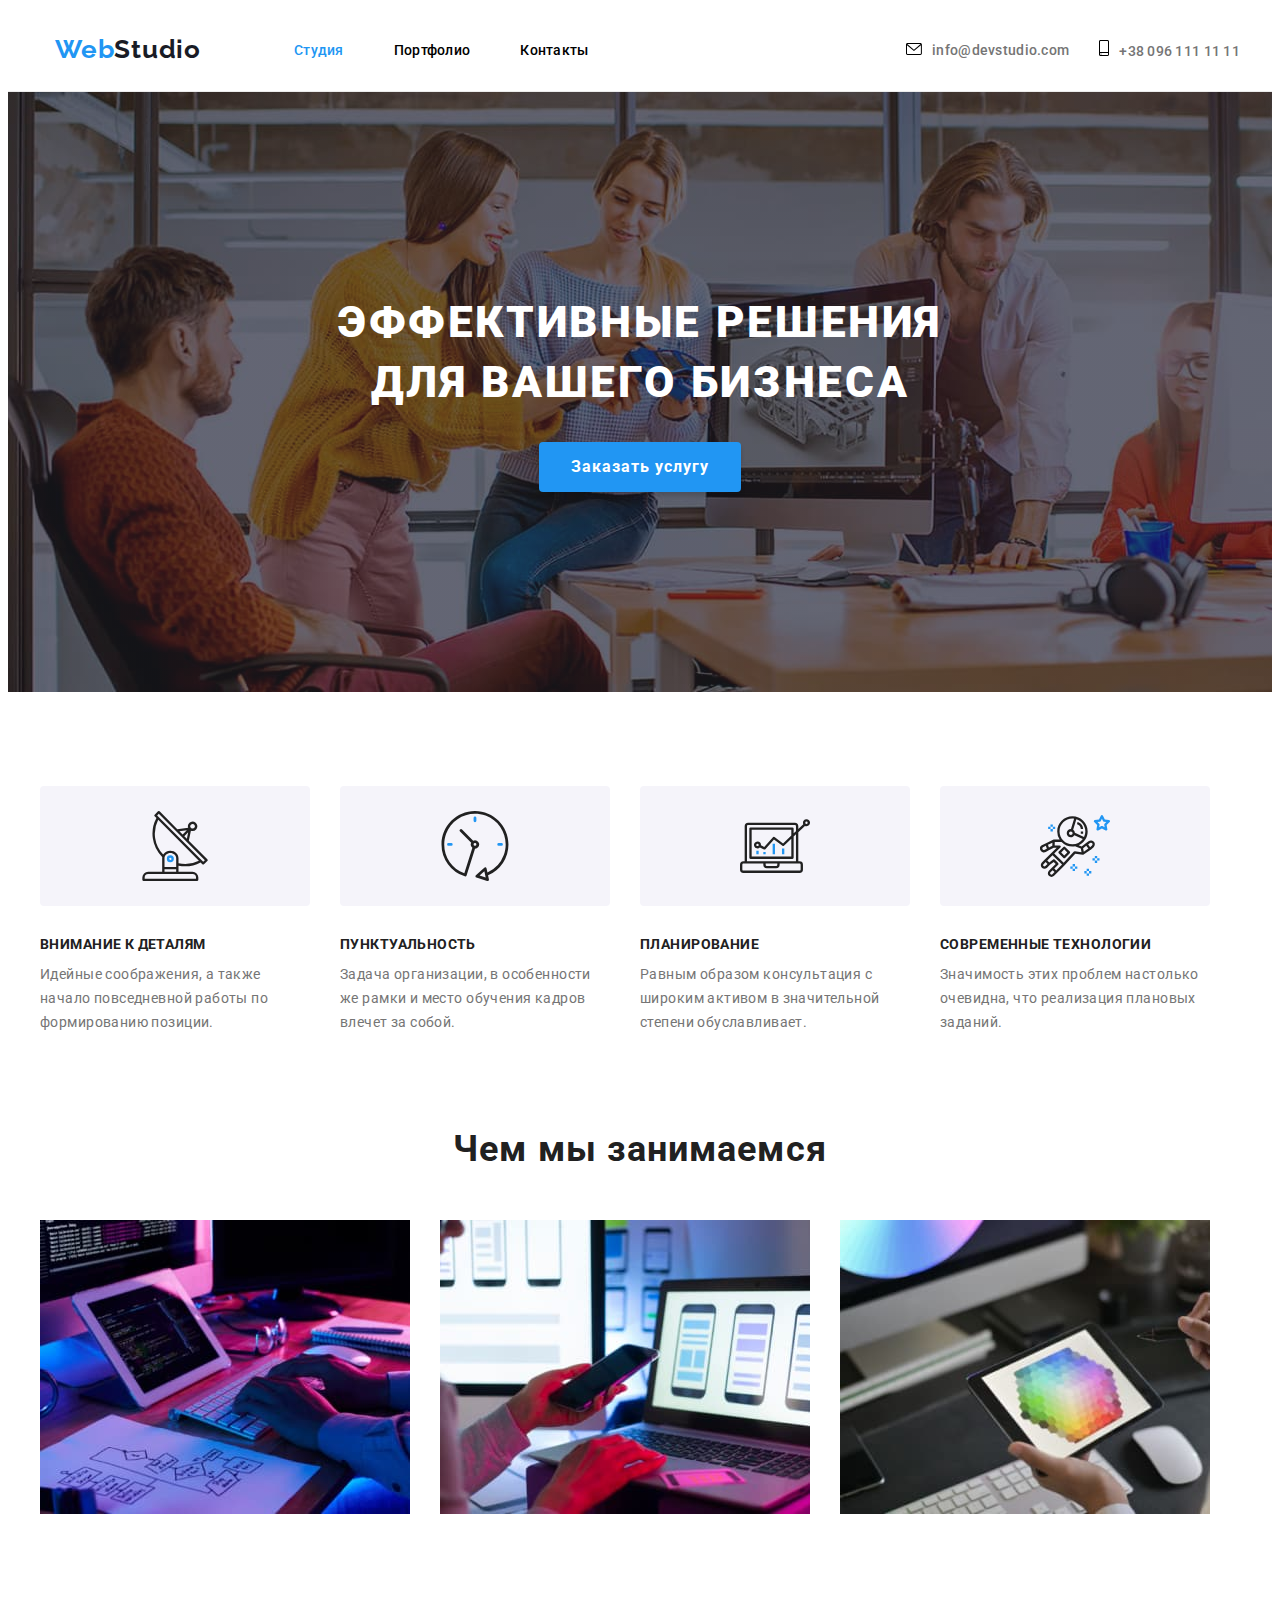
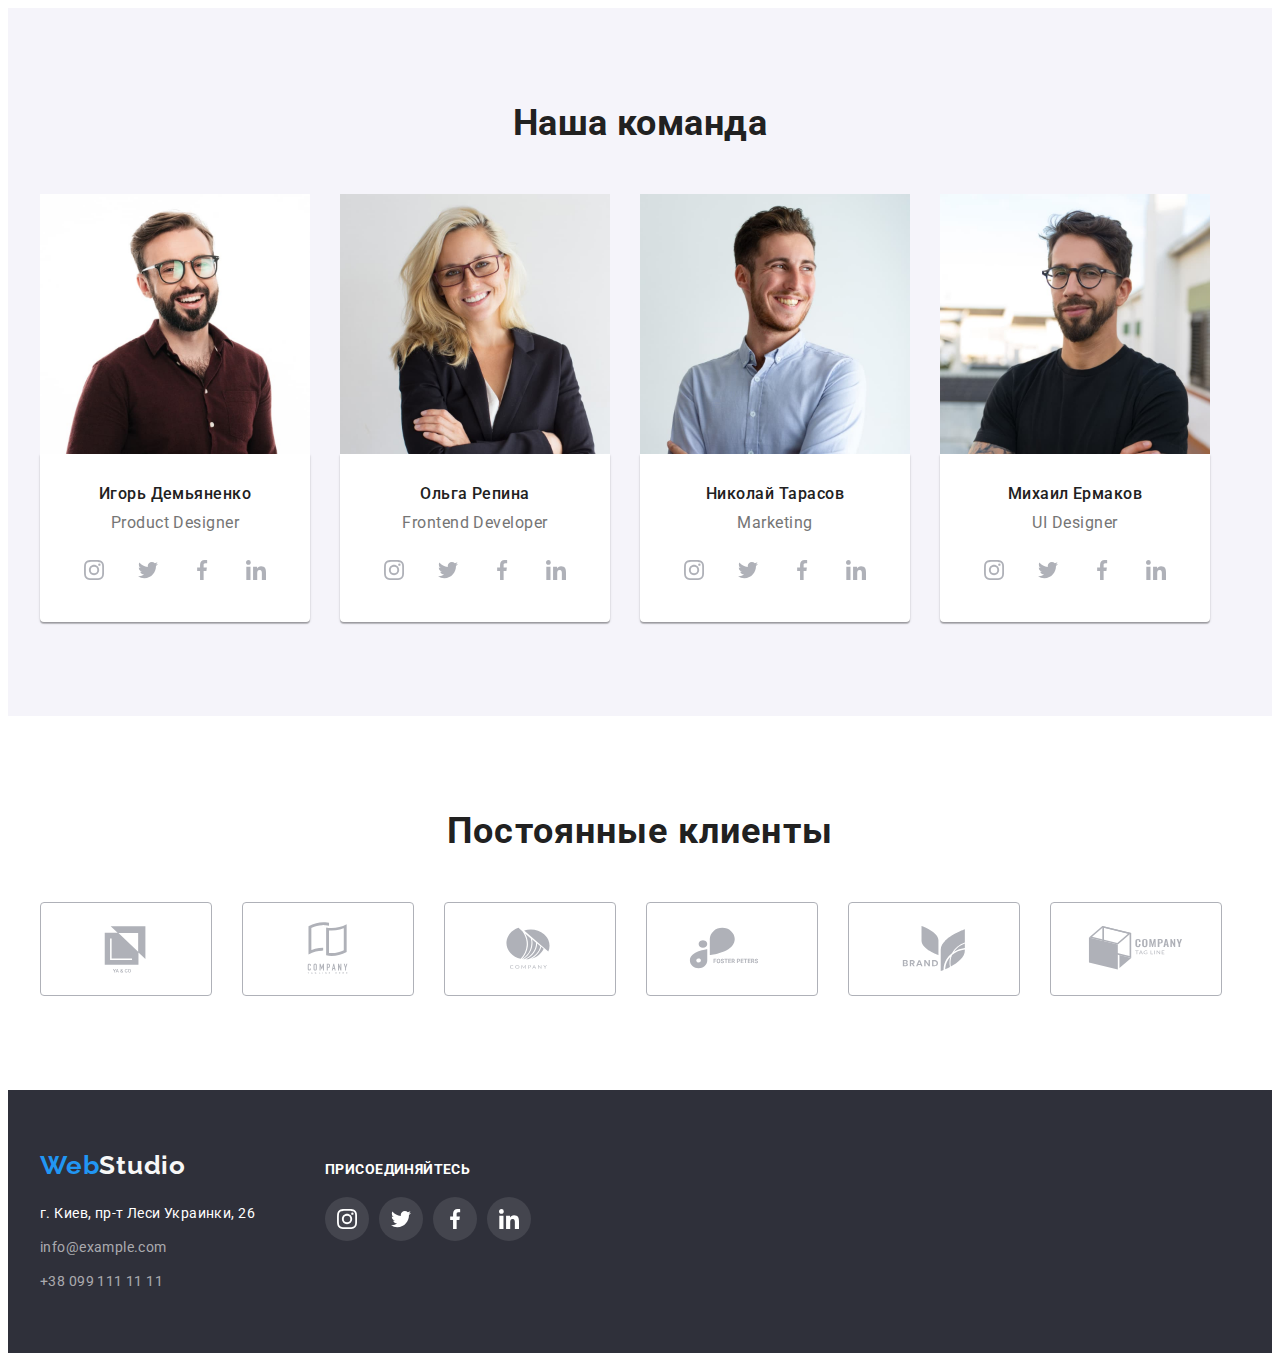
==== index.html @ 3c8cb728 "створено для ДЗ5" ====
<!DOCTYPE html>
<html lang="ru">

<head>
    <meta charset="UTF-8" />
    <meta http-equiv="X-UA-Compatible" content="IE=edge" />
    <meta name="viewport" content="width=device-width, initial-scale=1.0" />
    <title>WebStudio</title>
    <link rel="preconnect" href="https://fonts.googleapis.com" />
    <link rel="preconnect" href="https://fonts.gstatic.com" crossorigin />
    <link rel="stylesheet" href="https://fonts.googleapis.com/css2?family=Raleway:wght@700&family=Roboto:wght@400;500;700;900&display=swap" />
    <link rel="stylesheet" href="https://cdnjs.cloudflare.com/ajax/libs/modern-normalize/1.1.0/modern-normalize.min.css" integrity="sha512-wpPYUAdjBVSE4KJnH1VR1HeZfpl1ub8YT/NKx4PuQ5NmX2tKuGu6U/JRp5y+Y8XG2tV+wKQpNHVUX03MfMFn9Q==" crossorigin="anonymous" referrerpolicy="no-referrer"
    />
    <link rel="stylesheet" href="./css/styles.css" />
</head>

<body>
    <!-- Header section -->
    <header class="header">
        <div class="container header-container">
            <a class="logo link" href="./index.html">Web<span class="accent">Studio</span></a>
            <nav class="header-nav">
                <ul class="list header-list">
                    <li class="header-item">
                        <a class="link header-link current-page" href="./index.html">Студия</a>
                    </li>
                    <li class="header-item">
                        <a class="link header-link" href="./portfolio.html">Портфолио</a>
                    </li>
                    <li class="header-item">
                        <a class="link header-link" href="#contacts">Контакты</a>
                    </li>
                </ul>
            </nav>
            <div class="mail">
                <a class="link header-mail" href="mailto:info@devstudio.com"><svg class="mail-icon" width="16" height="12">
              <use href="./icons/SVG/symbol.svg#envelope"></use></svg
            >info@devstudio.com</a
          >
        </div>

        <div class="phone">
          <a class="link header-phone" href="tel:+380961111111"
            ><svg class="phone-icon" width="10" height="16">
              <use href="./icons/SVG/symbol.svg#smartphone"></use></svg
            >+38 096 111 11 11</a
          >
        </div>
      </div>
    </header>
    <main>
      <section class="main">
        <div class="container main-container">
          <h1 class="main-title">Эффективные решения для вашего бизнеса</h1>
          <button class="button-action" type="button">Заказать услугу</button>
        </div>
      </section>
      <!-- Feature section -->
      <section class="feature" id="feature">
        <div class="container feature-container">
          <ul class="list feature-list">
            <li class="feature-item">
              <div class="feature-div">
                <svg class="feature-icon" width="70" height="70">
                  <use href="./icons/SVG/symbol.svg#antenna"></use>
                </svg>
              </div>
              <h3 class="feature-title">Внимание к деталям</h3>
              <p class="feature-txt">
                Идейные соображения, а также начало повседневной работы по формированию позиции.
              </p>
            </li>
            <li class="feature-item">
              <div class="feature-div">
                <svg class="feature-icon" width="70" height="70">
                  <use href="./icons/SVG/symbol.svg#clock"></use>
                </svg>
              </div>
              <h3 class="feature-title">Пунктуальность</h3>
              <p class="feature-txt">
                Задача организации, в особенности же рамки и место обучения кадров влечет за собой.
              </p>
            </li>
            <li class="feature-item">
              <div class="feature-div">
                <svg class="feature-icon" width="70" height="70">
                  <use href="./icons/SVG/symbol.svg#diagram"></use>
                </svg>
              </div>
              <h3 class="feature-title">Планирование</h3>
              <p class="feature-txt">
                Равным образом консультация с широким активом в значительной степени обуславливает.
              </p>
            </li>
            <li class="feature-item">
              <div class="feature-div">
                <svg class="feature-icon" width="70" height="70">
                  <use href="./icons/SVG/symbol.svg#astronaut"></use>
                </svg>
              </div>
              <h3 class="feature-title">Современные технологии</h3>
              <p class="feature-txt">
                Значимость этих проблем настолько очевидна, что реализация плановых заданий.
              </p>
            </li>
          </ul>
        </div>
      </section>
      <!-- job section -->
      <section class="job" id="job">
        <div class="container job-container">
          <h2 class="job-title">Чем мы занимаемся</h2>

          <ul class="list job-list">
            <li class="job-item">
              <img
                src="./images/box1.jpg"
                alt="Изображение"
                class="job-img"
                width="370"
                height="294"
              />
            </li>
            <li class="job-item">
              <img
                src="./images/box2.jpg"
                alt="Изображение"
                class="job-img"
                width="370"
                height="294"
              />
            </li>
            <li class="job-item">
              <img
                src="./images/box3.jpg"
                alt="Изображение"
                class="job-img"
                width="370"
                height="294"
              />
            </li>
          </ul>
        </div>
      </section>
      <!-- team section -->
      <section class="team" id="team">
        <div class="container team-container">
          <h2 class="team-hd">Наша команда</h2>

          <ul class="list team-list">
            <li class="team-item">
              <div class="card">
                <img
                  src="./images/img1.jpg"
                  alt="Изображение"
                  class="team-img"
                  width="270"
                  height="260"
                />
                <div class="team-wrapper">
                  <h3 class="team-title">Игорь Демьяненко</h3>
                  <p class="team-txt">Product Designer</p>
                  <ul class="socials list">
                    <li class="socials-item">
                      <a
                        class="socials-link link"
                        href=""
                        target="_blank"
                        rel="noopener noreferrer"
                        aria-label="instagram"
                      >
                        <svg class="socials-icon" width="20" height="20">
                          <use href="./icons/SVG/symbol.svg#instagram"></use>
                        </svg>
                      </a>
                </li>
                <li class="socials-item">
                    <a class="socials-link link" href="" target="_blank" rel="noopener noreferrer" aria-label="twitter">
                        <svg class="socials-icon" width="20" height="20">
                          <use href="./icons/SVG/symbol.svg#twitter"></use>
                        </svg>
                    </a>
                </li>
                <li class="socials-item">
                    <a class="socials-link link" href="" target="_blank" rel="noopener noreferrer" aria-label="facebook">
                        <svg class="socials-icon" width="20" height="20">
                          <use href="./icons/SVG/symbol.svg#facebook"></use>
                        </svg>
                    </a>
                </li>
                <li class="socials-item">
                    <a class="socials-link link" href="" target="_blank" rel="noopener noreferrer" aria-label="linkedin">
                        <svg class="socials-icon" width="20" height="20">
                          <use href="./icons/SVG/symbol.svg#linkedin"></use>
                        </svg>
                    </a>
                </li>
                </ul>
            </div>
        </div>
        </li>
        <li class="team-item">
            <div class="card">
                <img src="./images/img2.jpg" alt="Изображение" class="team-img" width="270" height="260" />
                <div class="team-wrapper">
                    <h3 class="team-title">Ольга Репина</h3>
                    <p class="team-txt">Frontend Developer</p>
                    <ul class="socials list">
                        <li class="socials-item">
                            <a class="socials-link link" href="" target="_blank" rel="noopener noreferrer" aria-label="instagram">
                                <svg class="socials-icon" width="20" height="20">
                          <use href="./icons/SVG/symbol.svg#instagram"></use>
                        </svg>
                            </a>
                        </li>
                        <li class="socials-item">
                            <a class="socials-link link" href="" target="_blank" rel="noopener noreferrer" aria-label="twitter">
                                <svg class="socials-icon" width="20" height="20">
                          <use href="./icons/SVG/symbol.svg#twitter"></use>
                        </svg>
                            </a>
                        </li>
                        <li class="socials-item">
                            <a class="socials-link link" href="" target="_blank" rel="noopener noreferrer" aria-label="facebook">
                                <svg class="socials-icon" width="20" height="20">
                          <use href="./icons/SVG/symbol.svg#facebook"></use>
                        </svg>
                            </a>
                        </li>
                        <li class="socials-item">
                            <a class="socials-link link" href="" target="_blank" rel="noopener noreferrer" aria-label="linkedin">
                                <svg class="socials-icon" width="20" height="20">
                          <use href="./icons/SVG/symbol.svg#linkedin"></use>
                        </svg>
                            </a>
                        </li>
                    </ul>
                </div>
            </div>
        </li>
        <li class="team-item">
            <div class="card">
                <img src="./images/img3.jpg" alt="Изображение" class="team-img" width="270" height="260" />
                <div class="team-wrapper">
                    <h3 class="team-title">Николай Тарасов</h3>
                    <p class="team-txt">Marketing</p>
                    <ul class="socials list">
                        <li class="socials-item">
                            <a class="socials-link link" href="" target="_blank" rel="noopener noreferrer" aria-label="instagram">
                                <svg class="socials-icon" width="20" height="20">
                          <use href="./icons/SVG/symbol.svg#instagram"></use>
                        </svg>
                            </a>
                        </li>
                        <li class="socials-item">
                            <a class="socials-link link" href="" target="_blank" rel="noopener noreferrer" aria-label="twitter">
                                <svg class="socials-icon" width="20" height="20">
                          <use href="./icons/SVG/symbol.svg#twitter"></use>
                        </svg>
                            </a>
                        </li>
                        <li class="socials-item">
                            <a class="socials-link link" href="" target="_blank" rel="noopener noreferrer" aria-label="facebook">
                                <svg class="socials-icon" width="20" height="20">
                          <use href="./icons/SVG/symbol.svg#facebook"></use>
                        </svg>
                            </a>
                        </li>
                        <li class="socials-item">
                            <a class="socials-link link" href="" target="_blank" rel="noopener noreferrer" aria-label="linkedin">
                                <svg class="socials-icon" width="20" height="20">
                          <use href="./icons/SVG/symbol.svg#linkedin"></use>
                        </svg>
                            </a>
                        </li>
                    </ul>
                </div>
            </div>
        </li>
        <li class="team-item">
            <div class="card">
                <img src="./images/img4.jpg" alt="Изображение" class="team-img" width="270" height="260" />
                <div class="team-wrapper">
                    <h3 class="team-title">Михаил Ермаков</h3>
                    <p class="team-txt">UI Designer</p>
                    <ul class="socials list">
                        <li class="socials-item">
                            <a class="socials-link link" href="" target="_blank" rel="noopener noreferrer" aria-label="instagram">
                                <svg class="socials-icon" width="20" height="20">
                          <use href="./icons/SVG/symbol.svg#instagram"></use>
                        </svg>
                            </a>
                        </li>
                        <li class="socials-item">
                            <a class="socials-link link" href="" target="_blank" rel="noopener noreferrer" aria-label="twitter">
                                <svg class="socials-icon" width="20" height="20">
                          <use href="./icons/SVG/symbol.svg#twitter"></use>
                        </svg>
                            </a>
                        </li>
                        <li class="socials-item">
                            <a class="socials-link link" href="" target="_blank" rel="noopener noreferrer" aria-label="facebook">
                                <svg class="socials-icon" width="20" height="20">
                          <use href="./icons/SVG/symbol.svg#facebook"></use>
                        </svg>
                            </a>
                        </li>
                        <li class="socials-item">
                            <a class="socials-link link" href="" target="_blank" rel="noopener noreferrer" aria-label="linkedin">
                                <svg class="socials-icon" width="20" height="20">
                          <use href="./icons/SVG/symbol.svg#linkedin"></use>
                        </svg>
                            </a>
                        </li>
                    </ul>
                </div>
            </div>
        </li>
        </ul>
        </div>
        </section>
        <!-- clients section -->
        <section class="clients" id="clients">
            <div class="container clients-container">
                <h2 class="clients-title">Постоянные клиенты</h2>

                <ul class="list clients-list">
                    <li class="clients-item">
                        <a class="clients-link link" href="" target="_blank" rel="noopener noreferrer" aria-label="logo-1">
                            <svg class="clients-icon" width="106" height="60">
                  <use href="./icons/SVG/symbol.svg#logo-1"></use>
                </svg>
                        </a>
                    </li>
                    <li class="clients-item">
                        <a class="clients-link link" href="" target="_blank" rel="noopener noreferrer" aria-label="logo-2">
                            <svg class="clients-icon" width="106" height="60">
                  <use href="./icons/SVG/symbol.svg#logo-2"></use>
                </svg>
                        </a>
                    </li>
                    <li class="clients-item">
                        <a class="clients-link link" href="" target="_blank" rel="noopener noreferrer" aria-label="logo-3">
                            <svg class="clients-icon" width="106" height="60">
                  <use href="./icons/SVG/symbol.svg#logo-3"></use>
                </svg>
                        </a>
                    </li>
                    <li class="clients-item">
                        <a class="clients-link link" href="" target="_blank" rel="noopener noreferrer" aria-label="logo-4">
                            <svg class="clients-icon" width="106" height="60">
                  <use href="./icons/SVG/symbol.svg#logo-4"></use>
                </svg>
                        </a>
                    </li>
                    <li class="clients-item">
                        <a class="clients-link link" href="" target="_blank" rel="noopener noreferrer" aria-label="logo-5">
                            <svg class="clients-icon" width="106" height="60">
                  <use href="./icons/SVG/symbol.svg#logo-5"></use>
                </svg>
                        </a>
                    </li>
                    <li class="clients-item">
                        <a class="clients-link link" href="" target="_blank" rel="noopener noreferrer" aria-label="logo-6">
                            <svg class="clients-icon" width="106" height="60">
                  <use href="./icons/SVG/symbol.svg#logo-6"></use>
                </svg>
                        </a>
                    </li>
                </ul>
            </div>
        </section>
        </main>
        <!-- Footer section -->
        <footer class="footer">
            <div class="container footer-container">
                <address class="contacts-address" id="contacts">
          <div class="contacts-addres">
            <a class="logo link footer-logo" href="./index.html"
              >Web<span class="accent-ft">Studio</span></a
            >
            <div class="footer-list">
              <ul class="list footer-contact">
                <li class="footer-item">
                  <a
                    class="link footer-address"
                    target="_blank"
                    rel="noopener noreferrer"
                    href="https://www.google.com.ua/maps/@50.42810615,30.5371504,17.5z?hl=uk"
                    >г. Киев, пр-т Леси Украинки, 26</a
                  >
                </li>
                <li class="footer-item">
                  <a class="link footer-mail" href="mailto:info@example.com">info@example.com</a>
                </li>
                <li class="footer-item">
                  <a class="link footer-pfone" href="tel:+380991111111">+38 099 111 11 11</a>
                </li>
              </ul>
            </div>
          </div>
          <div class="social">
            <h2 class="social-header">присоединяйтесь</h2>
            <ul class="socials list">
              <li class="socials-item">
                <a
                  class="socials-link footer-link link"
                  href=""
                  target="_blank"
                  rel="noopener noreferrer"
                  aria-label="instagram"
                >
                  <svg class="socials-icon" width="20" height="20">
                    <use fill="#fff" href="./icons/SVG/symbol.svg#instagram"></use>
                  </svg>
                </a>
              </li>
              <li class="socials-item">
                <a
                  class="socials-link footer-link link"
                  href=""
                  target="_blank"
                  rel="noopener noreferrer"
                  aria-label="twitter"
                >
                  <svg class="socials-icon" width="20" height="20">
                    <use fill="#fff" href="./icons/SVG/symbol.svg#twitter"></use>
                  </svg>
                </a>
              </li>
              <li class="socials-item">
                <a
                  class="socials-link footer-link link"
                  href=""
                  target="_blank"
                  rel="noopener noreferrer"
                  aria-label="facebook"
                >
                  <svg class="socials-icon" width="20" height="20">
                    <use fill="#fff" href="./icons/SVG/symbol.svg#facebook"></use>
                  </svg>
                </a>
              </li>
              <li class="socials-item">
                <a
                  class="socials-link footer-link link"
                  href=""
                  target="_blank"
                  rel="noopener noreferrer"
                  aria-label="linkedin"
                >
                  <svg class="socials-icon" width="20" height="20">
                    <use fill="#fff" href="./icons/SVG/symbol.svg#linkedin"></use>
                  </svg>
                </a>
              </li>
            </ul>
          </div>
        </address>
            </div>
        </footer>
</body>

</html>
---- css/styles.css ----
:root {
                                                     /* fonts */
                                                     --main-font: 'Roboto', sans-serif;
                                                     --logo-font: 'Raleway', sans-serif;
                                                     /* text colors */
                                                     --main-txt-cl: #757575;
                                                     --title-txt-cl: #212121;
                                                     --accent-txt-cl: #2196F3;
                                                     --btn-txt-cl: #ffffff;
                                                     /* bg colors */
                                                     --light-bg-cl: #f7f7f7;
                                                     --dark-bg-cl: #191c26;
                                                     /* others */
                                                 }
                                                 
                                                 body {
                                                     font-family: var(--main-font);
                                                     color: var(--main-txt-cl);
                                                 }
                                                 /* reset styles */
                                                 
                                                 h1,
                                                 h2,
                                                 h3,
                                                 h4,
                                                 h5,
                                                 h6,
                                                 p {
                                                     margin: 0;
                                                 }
                                                 
                                                 img {
                                                     display: block;
                                                 }
                                                 
                                                 .link {
                                                     text-decoration: none;
                                                     color: currentColor;
                                                 }
                                                 
                                                 .list {
                                                     list-style: none;
                                                     padding: 0;
                                                     margin: 0;
                                                 }
                                                 
                                                 .container {
                                                     width: 1200px;
                                                     padding-left: 15px;
                                                     padding-right: 15px;
                                                     margin-left: auto;
                                                     margin-right: auto;
                                                     /* outline: 2px solid red;
    outline-offset: -2px;*/
                                                 }
                                                 
                                                 .main,
                                                 .feature,
                                                 .team,
                                                 .portfolio,
                                                 .clients,
                                                 .footer {
                                                     padding-top: 94px;
                                                     padding-bottom: 94px;
                                                 }
                                                 
                                                 .bnt {
                                                     display: flex;
                                                     justify-content: center;
                                                     margin-bottom: 50px;
                                                     gap: 8px;
                                                 }
                                                 /* стилі для заголока */
                                                 
                                                 .header {
                                                     border-bottom: 1px solid #ECECEC;
                                                 }
                                                 
                                                 .header-container {
                                                     display: flex;
                                                     align-items: center;
                                                 }
                                                 
                                                 .logo {
                                                     display: block;
                                                     margin-top: 24px;
                                                     margin-right: 93px;
                                                     margin-bottom: 25px;
                                                     margin-left: 15px;
                                                     font-family: var(--logo-font);
                                                     font-weight: 700;
                                                     font-size: 26px;
                                                     line-height: calc(31 / 26);
                                                     letter-spacing: 0.03em;
                                                     color: var(--accent-txt-cl);
                                                 }
                                                 
                                                 .accent {
                                                     color: var(--dark-bg-cl);
                                                 }
                                                 
                                                 .accent-ft {
                                                     color: var(--light-bg-cl);
                                                 }
                                                 
                                                 .header-nav {
                                                     margin-right: auto;
                                                     font-family: var(--main-font);
                                                     font-weight: 500;
                                                     font-size: 14px;
                                                     line-height: calc(16 / 14);
                                                     letter-spacing: 0.02em;
                                                 }
                                                 
                                                 .header-list {
                                                     display: flex;
                                                     gap: 50px;
                                                 }
                                                 
                                                 .header-link {
                                                     padding-top: 32px;
                                                     padding-bottom: 32px;
                                                     color: #000000;
                                                 }
                                                 
                                                 .header-link:hover,
                                                 .header-link:focus {
                                                     color: var(--accent-txt-cl);
                                                 }
                                                 /* активна сторінка */
                                                 
                                                 .current-page {
                                                     color: var(--accent-txt-cl)
                                                 }
                                                 
                                                 .mail,
                                                 .phone {
                                                     display: flex;
                                                 }
                                                 
                                                 .mail {
                                                     margin-right: 30px;
                                                 }
                                                 
                                                 .mail-icon,
                                                 .phone-icon {
                                                     align-items: center;
                                                     justify-content: center;
                                                     margin-right: 10px;
                                                     color: var(--main-txt-cl);
                                                 }
                                                 
                                                 .header-mail,
                                                 .header-phone {
                                                     display: inline;
                                                     padding-top: 32px;
                                                     padding-bottom: 32px;
                                                     font-family: var(--main-font);
                                                     font-weight: 500;
                                                     font-size: 14px;
                                                     line-height: calc(16 / 14);
                                                     letter-spacing: 0.02em;
                                                     color: var(--main-txt-cl);
                                                 }
                                                 
                                                 .mail:hover,
                                                 .mail:focus,
                                                 .mail-icon:hover,
                                                 .mail-icon:focus,
                                                 .phone-icon:hover,
                                                 .phone-icon:focus,
                                                 .header-mail:hover,
                                                 .header-mail:focus,
                                                 .header-phone:hover,
                                                 .header-phone:focus {
                                                     color: var(--accent-txt-cl);
                                                     fill: var(--accent-txt-cl);
                                                 }
                                                 
                                                 .main-container {
                                                     align-items: center;
                                                     text-align: center;
                                                 }
                                                 
                                                 .main {
                                                     background-color: #2F303A;
                                                     background-image: linear-gradient( rgba(47, 48, 58, 0.4), rgba(47, 48, 58, 0.4)), url(../images/Img.jpg);
                                                     background-size: cover;
                                                     padding-top: 200px;
                                                     padding-bottom: 200px;
                                                 }
                                                 
                                                 .main-title {
                                                     width: 696px;
                                                     margin: auto;
                                                     /*   font-family: var(--main-font); */
                                                     font-weight: 900;
                                                     font-size: 44px;
                                                     line-height: calc(60 / 44);
                                                     letter-spacing: 0.06em;
                                                     color: #ffffff;
                                                     text-transform: uppercase;
                                                 }
                                                 
                                                 .button-action {
                                                     max-width: 250px;
                                                     min-width: 160px;
                                                     max-height: 50px;
                                                     padding: 10px 32px;
                                                     box-shadow: 0px 4px 4px rgba(0, 0, 0, 0.15);
                                                     border-radius: 4px;
                                                     margin-top: 30px;
                                                     font-family: inherit;
                                                     font-weight: 700;
                                                     font-size: 16px;
                                                     line-height: calc(30 / 16);
                                                     letter-spacing: 0.06em;
                                                     color: var(--btn-txt-cl);
                                                     background-color: var(--accent-txt-cl);
                                                     cursor: pointer;
                                                     border: none;
                                                 }
                                                 
                                                 .button-action:hover,
                                                 .button-action:focus {
                                                     background-color: #188CE8;
                                                 }
                                                 
                                                 .filter-list {
                                                     display: flex;
                                                     align-items: center;
                                                     gap: 8px;
                                                 }
                                                 
                                                 .button-filter {
                                                     padding: 6px 22px;
                                                     font-family: inherit;
                                                     font-weight: 500;
                                                     font-size: 16px;
                                                     line-height: calc(26 / 16);
                                                     letter-spacing: 0.06em;
                                                     color: var(--title-txt-cl);
                                                     background-color: #F5F4FA;
                                                     border: none;
                                                     cursor: pointer;
                                                     border-radius: 4px;
                                                 }
                                                 
                                                 .button-filter:hover,
                                                 .button-filter:focus {
                                                     color: #FFFFFF;
                                                     background-color: var(--accent-txt-cl);
                                                     box-shadow: 0px 3px 1px rgba(0, 0, 0, 0.1), 0px 1px 2px rgba(0, 0, 0, 0.08), 0px 2px 2px rgba(0, 0, 0, 0.12);
                                                 }
                                                 /* активна кнопка */
                                                 
                                                 .current-item {
                                                     color: #FFFFFF;
                                                     background-color: var(--accent-txt-cl);
                                                 }
                                                 /* main section */
                                                 
                                                 .feature-list {
                                                     display: flex;
                                                     align-items: center;
                                                     gap: 30px;
                                                 }
                                                 
                                                 .feature-item {
                                                     display: block;
                                                 }
                                                 
                                                 .feature-div {
                                                     display: flex;
                                                     align-items: center;
                                                     justify-content: center;
                                                     width: 270px;
                                                     height: 120px;
                                                     color: #303030;
                                                     background-color: #F5F4FA;
                                                     border-radius: 4px;
                                                     margin-bottom: 30px;
                                                 }
                                                 
                                                 .feature-title {
                                                     margin-bottom: 10px;
                                                     font-weight: 700;
                                                     font-size: 14px;
                                                     line-height: calc(16 /14);
                                                     letter-spacing: 0.03em;
                                                     text-transform: uppercase;
                                                     color: var(--title-txt-cl);
                                                 }
                                                 
                                                 .feature-txt {
                                                     width: 270px;
                                                     font-weight: 400;
                                                     font-size: 14px;
                                                     line-height: calc(24 / 14);
                                                     letter-spacing: 0.03em;
                                                     color: var(--main-txt-cl);
                                                 }
                                                 
                                                 .job-list {
                                                     display: flex;
                                                     gap: 30px;
                                                     padding-bottom: 94px;
                                                 }
                                                 
                                                 .job-title,
                                                 .clients-title {
                                                     margin-bottom: 50px;
                                                     font-weight: 700;
                                                     font-size: 36px;
                                                     line-height: calc(42 / 36);
                                                     text-align: center;
                                                     letter-spacing: 0.03em;
                                                     color: var(--title-txt-cl);
                                                 }
                                                 
                                                 .team-list,
                                                 .clients-list,
                                                 .contacts-address,
                                                 .portfolio-list {
                                                     display: flex;
                                                     flex-wrap: wrap;
                                                     gap: 30px;
                                                 }
                                                 
                                                 .team-wrapper {
                                                     border-top: none;
                                                     padding-top: 30px;
                                                     padding-bottom: 30px;
                                                     padding-left: 5px;
                                                     padding-right: 5px;
                                                     background: #FFFFFF;
                                                     box-shadow: 0px 1px 3px rgba(0, 0, 0, 0.12), 0px 1px 1px rgba(0, 0, 0, 0.14), 0px 2px 1px rgba(0, 0, 0, 0.2);
                                                     border-radius: 0px 0px 4px 4px;
                                                 }
                                                 /* Socials icons */
                                                 
                                                 .socials {
                                                     display: flex;
                                                     align-items: center;
                                                     justify-content: center;
                                                     gap: 10px;
                                                     margin-top: 16px;
                                                 }
                                                 
                                                 .socials-link {
                                                     display: flex;
                                                     align-items: center;
                                                     justify-content: center;
                                                     width: 44px;
                                                     height: 44px;
                                                     fill: #AFB1B8;
                                                     background-color: #ffffff;
                                                     border-radius: 50%;
                                                 }
                                                 
                                                 .socials-link:hover,
                                                 .socials-link:focus {
                                                     background-color: #2196F3;
                                                     fill: #fff;
                                                 }
                                                 
                                                 .portfolio-dsc {
                                                     background: #FFFFFF;
                                                     border: 1px solid #EEEEEE;
                                                     border-top: none;
                                                     padding: 20px 24px;
                                                 }
                                                 
                                                 .portfolio-list {
                                                     display: flex;
                                                     letter-spacing: 0.03em;
                                                 }
                                                 
                                                 .portfolio-item:hover,
                                                 .portfolio-item:focus {
                                                     box-shadow: 0px 1px 1px rgba(0, 0, 0, 0.12), 0px 4px 4px rgba(0, 0, 0, 0.06), 1px 4px 6px rgba(0, 0, 0, 0.16);
                                                 }
                                                 
                                                 .portfolio-title {
                                                     margin-bottom: 4px;
                                                     font-weight: 700;
                                                     font-size: 18px;
                                                     line-height: calc(36 / 18);
                                                     color: var(--title-txt-cl);
                                                 }
                                                 
                                                 .portfolio-txt {
                                                     font-weight: 400;
                                                     font-size: 16px;
                                                     line-height: calc(30 / 16);
                                                     color: var(--main-txt-cl);
                                                 }
                                                 
                                                 .team {
                                                     background-color: #F5F4FA;
                                                     text-align: center;
                                                     letter-spacing: 0.03em;
                                                 }
                                                 
                                                 .team-hd {
                                                     margin-bottom: 50px;
                                                     font-weight: 700;
                                                     font-size: 36px;
                                                     line-height: calc(42 / 36);
                                                     color: var(--title-txt-cl);
                                                 }
                                                 
                                                 .team-title {
                                                     margin-bottom: 10px;
                                                     font-weight: 500;
                                                     font-size: 16px;
                                                     line-height: calc(19 / 16);
                                                     color: var(--title-txt-cl);
                                                 }
                                                 
                                                 .team-txt {
                                                     font-weight: 400;
                                                     font-size: 16px;
                                                     line-height: calc(19 / 16);
                                                     color: var(--main-txt-cl);
                                                 }
                                                 
                                                 .clients-link {
                                                     display: flex;
                                                     align-items: center;
                                                     justify-content: center;
                                                     width: 170px;
                                                     height: 92px;
                                                     fill: #AFB1B8;
                                                     border: 1px solid #AFB1B8;
                                                     border-radius: 4px;
                                                 }
                                                 
                                                 .clients-link:hover,
                                                 .clients-link:focus {
                                                     fill: #2196F3;
                                                     border: 1px solid #2196F3;
                                                 }
                                                 /* footer section */
                                                 
                                                 .footer {
                                                     display: flex;
                                                     padding-top: 60px;
                                                     padding-bottom: 60px;
                                                     background-color: #2F303A;
                                                     font-family: var(--main-font);
                                                     font-weight: 400;
                                                     font-size: 14px;
                                                     line-height: calc(24 / 14);
                                                     letter-spacing: 0.03em;
                                                 }
                                                 
                                                 .contacts-address {
                                                     font-style: normal;
                                                     gap: 70px;
                                                     align-items: baseline;
                                                 }
                                                 
                                                 .footer-logo {
                                                     display: block;
                                                     margin: 0 0 20px 0;
                                                     width: 145px;
                                                 }
                                                 
                                                 .footer-item {
                                                     margin-top: 10px;
                                                 }
                                                 
                                                 .footer-contact {
                                                     color: rgba(255, 255, 255, 0.6);
                                                 }
                                                 
                                                 .footer-address {
                                                     color: #ffffff;
                                                 }
                                                 
                                                 .social-header {
                                                     font-family: 'Roboto';
                                                     font-style: normal;
                                                     font-weight: 700;
                                                     font-size: 14px;
                                                     line-height: calc(16 / 14);
                                                     letter-spacing: 0.03em;
                                                     text-transform: uppercase;
                                                     color: #FFFFFF;
                                                     margin-bottom: 20px;
                                                 }
                                                 
                                                 .footer-link {
                                                     background-color: rgba(255, 255, 255, 0.1);
                                                 }
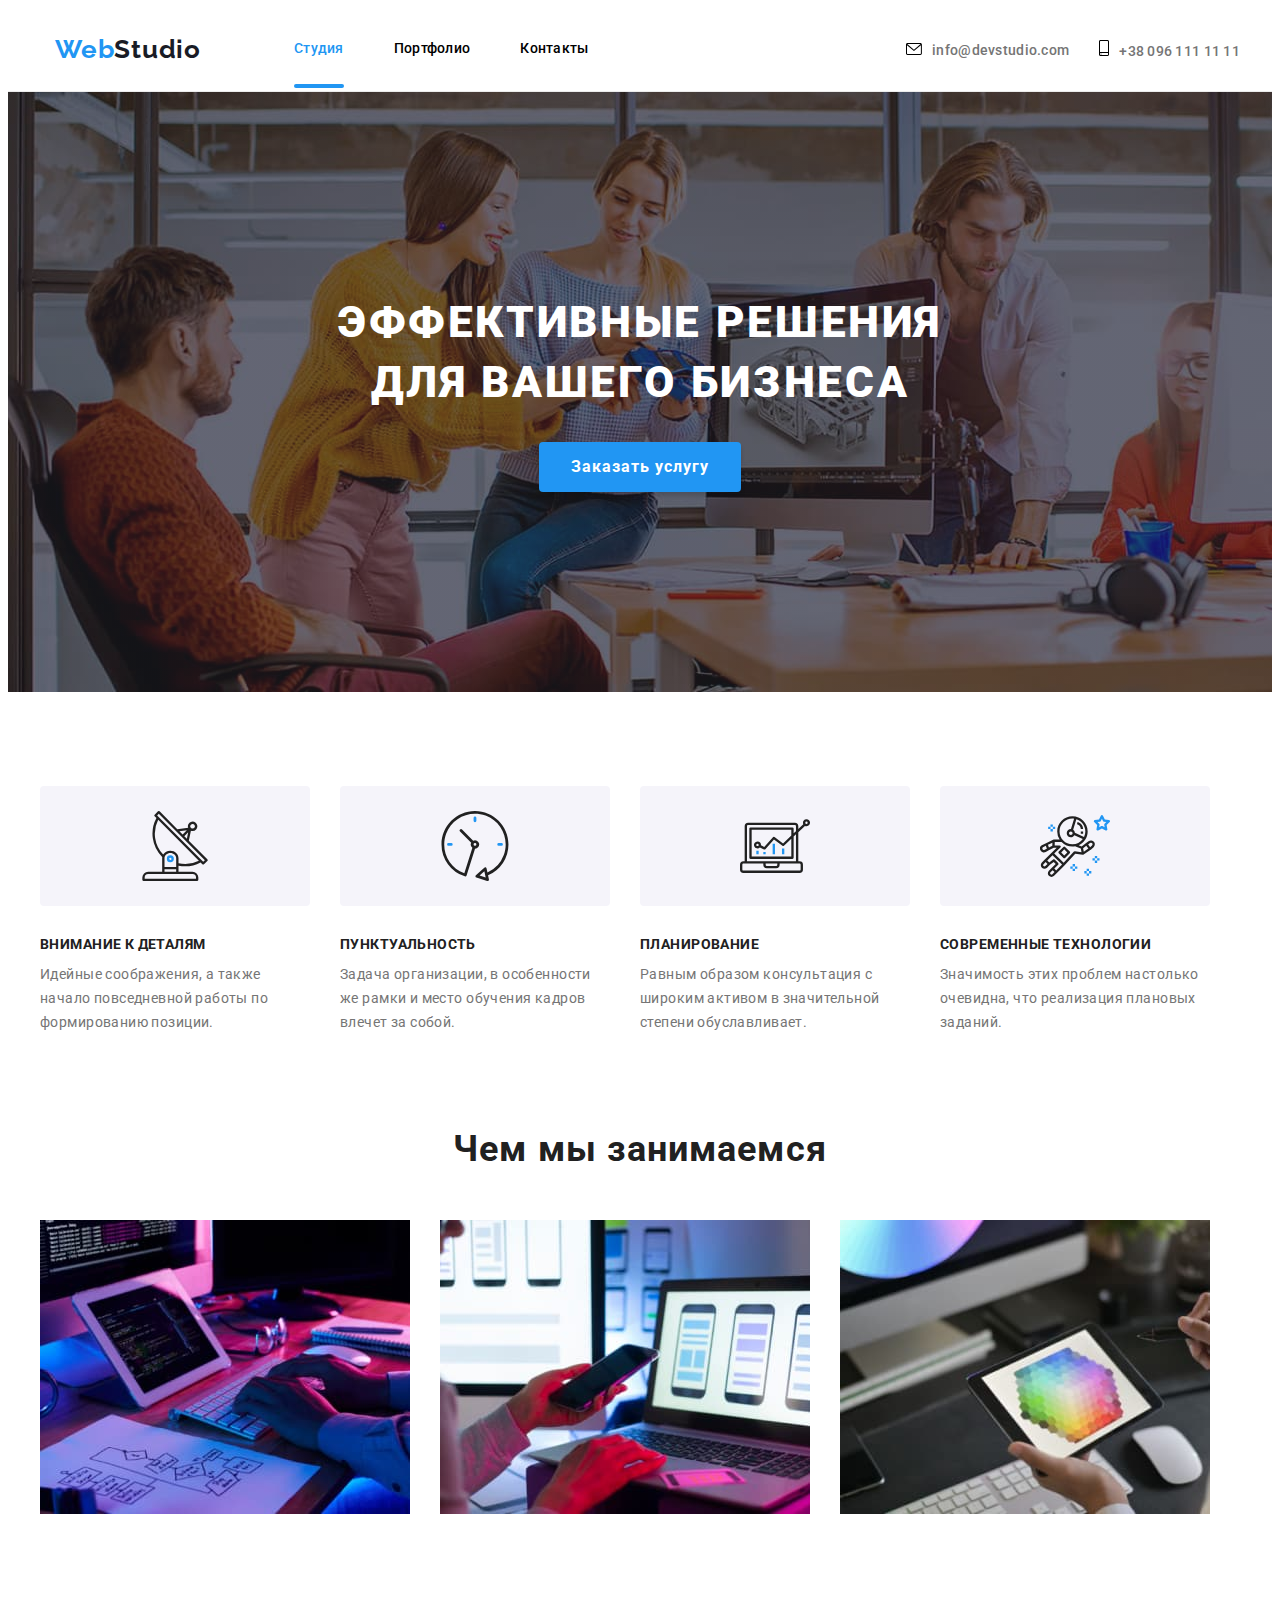
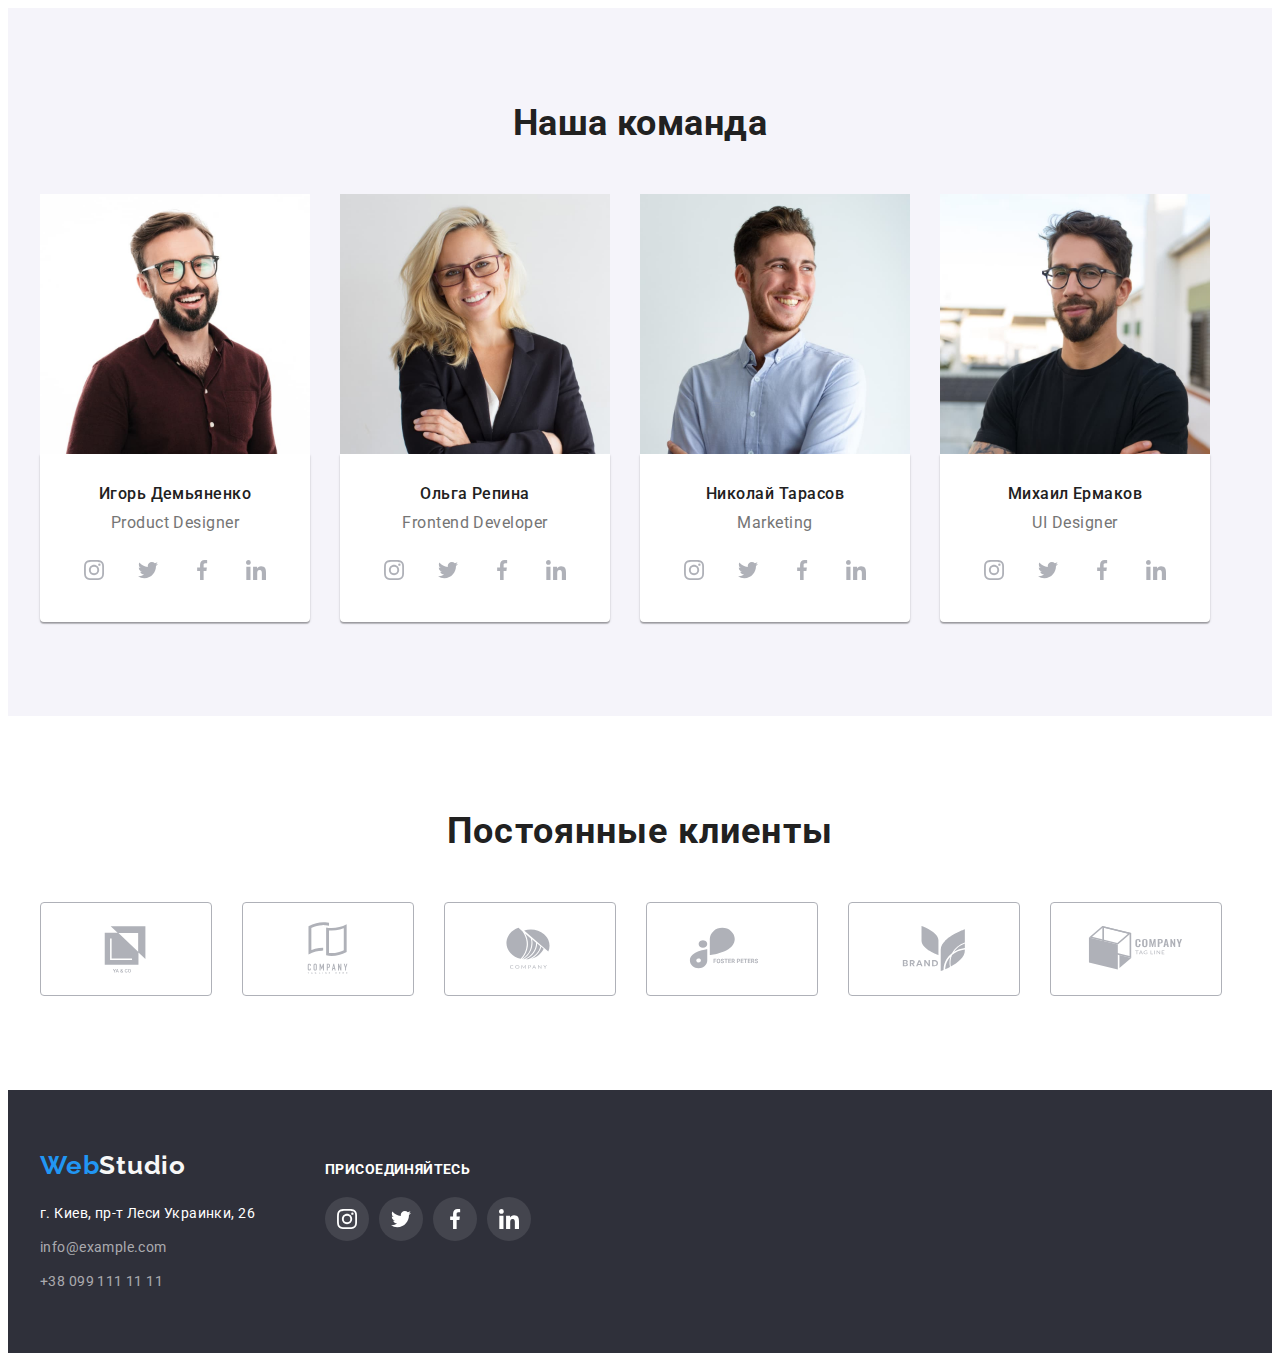
==== commit 0c5577ee: "зроблено частина ДЗ" ====
--- a/index.html
+++ b/index.html
@@ -52,7 +52,7 @@
       <section class="main">
         <div class="container main-container">
           <h1 class="main-title">Эффективные решения для вашего бизнеса</h1>
-          <button class="button-action" type="button">Заказать услугу</button>
+          <button data-modal-open class="button-action" type="button">Заказать услугу</button>
         </div>
       </section>
       <!-- Feature section -->
@@ -459,6 +459,19 @@
         </address>
             </div>
         </footer>
+        <!-- Підключення скрипта Модального вікна -->
+        <script src="./js/modal.js"></script>
+
+        <!-- Modal window section -->
+        <div class="backdrop is-hidden" data-modal>
+            <div class="modal">
+                <button class="modal-btn" data-modal-close>
+          <svg class="modal-btn-icon" width="18" height="18">
+            <use href="./icons/SVG/symbol.svg#close"></use>
+          </svg>
+        </button>
+            </div>
+        </div>
 </body>
 
 </html>--- a/css/styles.css
+++ b/css/styles.css
@@ -1,496 +1,657 @@
-                                                  :root {
-                                                     /* fonts */
-                                                     --main-font: 'Roboto', sans-serif;
-                                                     --logo-font: 'Raleway', sans-serif;
-                                                     /* text colors */
-                                                     --main-txt-cl: #757575;
-                                                     --title-txt-cl: #212121;
-                                                     --accent-txt-cl: #2196F3;
-                                                     --btn-txt-cl: #ffffff;
-                                                     /* bg colors */
-                                                     --light-bg-cl: #f7f7f7;
-                                                     --dark-bg-cl: #191c26;
-                                                     /* others */
-                                                 }
-                                                 
-                                                 body {
-                                                     font-family: var(--main-font);
-                                                     color: var(--main-txt-cl);
-                                                 }
-                                                 /* reset styles */
-                                                 
-                                                 h1,
-                                                 h2,
-                                                 h3,
-                                                 h4,
-                                                 h5,
-                                                 h6,
-                                                 p {
-                                                     margin: 0;
-                                                 }
-                                                 
-                                                 img {
-                                                     display: block;
-                                                 }
-                                                 
-                                                 .link {
-                                                     text-decoration: none;
-                                                     color: currentColor;
-                                                 }
-                                                 
-                                                 .list {
-                                                     list-style: none;
-                                                     padding: 0;
-                                                     margin: 0;
-                                                 }
-                                                 
-                                                 .container {
-                                                     width: 1200px;
-                                                     padding-left: 15px;
-                                                     padding-right: 15px;
-                                                     margin-left: auto;
-                                                     margin-right: auto;
-                                                     /* outline: 2px solid red;
-    outline-offset: -2px;*/
-                                                 }
-                                                 
-                                                 .main,
-                                                 .feature,
-                                                 .team,
-                                                 .portfolio,
-                                                 .clients,
-                                                 .footer {
-                                                     padding-top: 94px;
-                                                     padding-bottom: 94px;
-                                                 }
-                                                 
-                                                 .bnt {
-                                                     display: flex;
-                                                     justify-content: center;
-                                                     margin-bottom: 50px;
-                                                     gap: 8px;
-                                                 }
-                                                 /* стилі для заголока */
-                                                 
-                                                 .header {
-                                                     border-bottom: 1px solid #ECECEC;
-                                                 }
-                                                 
-                                                 .header-container {
-                                                     display: flex;
-                                                     align-items: center;
-                                                 }
-                                                 
-                                                 .logo {
-                                                     display: block;
-                                                     margin-top: 24px;
-                                                     margin-right: 93px;
-                                                     margin-bottom: 25px;
-                                                     margin-left: 15px;
-                                                     font-family: var(--logo-font);
-                                                     font-weight: 700;
-                                                     font-size: 26px;
-                                                     line-height: calc(31 / 26);
-                                                     letter-spacing: 0.03em;
-                                                     color: var(--accent-txt-cl);
-                                                 }
-                                                 
-                                                 .accent {
-                                                     color: var(--dark-bg-cl);
-                                                 }
-                                                 
-                                                 .accent-ft {
-                                                     color: var(--light-bg-cl);
-                                                 }
-                                                 
-                                                 .header-nav {
-                                                     margin-right: auto;
-                                                     font-family: var(--main-font);
-                                                     font-weight: 500;
-                                                     font-size: 14px;
-                                                     line-height: calc(16 / 14);
-                                                     letter-spacing: 0.02em;
-                                                 }
-                                                 
-                                                 .header-list {
-                                                     display: flex;
-                                                     gap: 50px;
-                                                 }
-                                                 
-                                                 .header-link {
-                                                     padding-top: 32px;
-                                                     padding-bottom: 32px;
-                                                     color: #000000;
-                                                 }
-                                                 
-                                                 .header-link:hover,
-                                                 .header-link:focus {
-                                                     color: var(--accent-txt-cl);
-                                                 }
-                                                 /* активна сторінка */
-                                                 
-                                                 .current-page {
-                                                     color: var(--accent-txt-cl)
-                                                 }
-                                                 
-                                                 .mail,
-                                                 .phone {
-                                                     display: flex;
-                                                 }
-                                                 
-                                                 .mail {
-                                                     margin-right: 30px;
-                                                 }
-                                                 
-                                                 .mail-icon,
-                                                 .phone-icon {
-                                                     align-items: center;
-                                                     justify-content: center;
-                                                     margin-right: 10px;
-                                                     color: var(--main-txt-cl);
-                                                 }
-                                                 
-                                                 .header-mail,
-                                                 .header-phone {
-                                                     display: inline;
-                                                     padding-top: 32px;
-                                                     padding-bottom: 32px;
-                                                     font-family: var(--main-font);
-                                                     font-weight: 500;
-                                                     font-size: 14px;
-                                                     line-height: calc(16 / 14);
-                                                     letter-spacing: 0.02em;
-                                                     color: var(--main-txt-cl);
-                                                 }
-                                                 
-                                                 .mail:hover,
-                                                 .mail:focus,
-                                                 .mail-icon:hover,
-                                                 .mail-icon:focus,
-                                                 .phone-icon:hover,
-                                                 .phone-icon:focus,
-                                                 .header-mail:hover,
-                                                 .header-mail:focus,
-                                                 .header-phone:hover,
-                                                 .header-phone:focus {
-                                                     color: var(--accent-txt-cl);
-                                                     fill: var(--accent-txt-cl);
-                                                 }
-                                                 
-                                                 .main-container {
-                                                     align-items: center;
-                                                     text-align: center;
-                                                 }
-                                                 
-                                                 .main {
-                                                     background-color: #2F303A;
-                                                     background-image: linear-gradient( rgba(47, 48, 58, 0.4), rgba(47, 48, 58, 0.4)), url(../images/Img.jpg);
-                                                     background-size: cover;
-                                                     padding-top: 200px;
-                                                     padding-bottom: 200px;
-                                                 }
-                                                 
-                                                 .main-title {
-                                                     width: 696px;
-                                                     margin: auto;
-                                                     /*   font-family: var(--main-font); */
-                                                     font-weight: 900;
-                                                     font-size: 44px;
-                                                     line-height: calc(60 / 44);
-                                                     letter-spacing: 0.06em;
-                                                     color: #ffffff;
-                                                     text-transform: uppercase;
-                                                 }
-                                                 
-                                                 .button-action {
-                                                     max-width: 250px;
-                                                     min-width: 160px;
-                                                     max-height: 50px;
-                                                     padding: 10px 32px;
-                                                     box-shadow: 0px 4px 4px rgba(0, 0, 0, 0.15);
-                                                     border-radius: 4px;
-                                                     margin-top: 30px;
-                                                     font-family: inherit;
-                                                     font-weight: 700;
-                                                     font-size: 16px;
-                                                     line-height: calc(30 / 16);
-                                                     letter-spacing: 0.06em;
-                                                     color: var(--btn-txt-cl);
-                                                     background-color: var(--accent-txt-cl);
-                                                     cursor: pointer;
-                                                     border: none;
-                                                 }
-                                                 
-                                                 .button-action:hover,
-                                                 .button-action:focus {
-                                                     background-color: #188CE8;
-                                                 }
-                                                 
-                                                 .filter-list {
-                                                     display: flex;
-                                                     align-items: center;
-                                                     gap: 8px;
-                                                 }
-                                                 
-                                                 .button-filter {
-                                                     padding: 6px 22px;
-                                                     font-family: inherit;
-                                                     font-weight: 500;
-                                                     font-size: 16px;
-                                                     line-height: calc(26 / 16);
-                                                     letter-spacing: 0.06em;
-                                                     color: var(--title-txt-cl);
-                                                     background-color: #F5F4FA;
-                                                     border: none;
-                                                     cursor: pointer;
-                                                     border-radius: 4px;
-                                                 }
-                                                 
-                                                 .button-filter:hover,
-                                                 .button-filter:focus {
-                                                     color: #FFFFFF;
-                                                     background-color: var(--accent-txt-cl);
-                                                     box-shadow: 0px 3px 1px rgba(0, 0, 0, 0.1), 0px 1px 2px rgba(0, 0, 0, 0.08), 0px 2px 2px rgba(0, 0, 0, 0.12);
-                                                 }
-                                                 /* активна кнопка */
-                                                 
-                                                 .current-item {
-                                                     color: #FFFFFF;
-                                                     background-color: var(--accent-txt-cl);
-                                                 }
-                                                 /* main section */
-                                                 
-                                                 .feature-list {
-                                                     display: flex;
-                                                     align-items: center;
-                                                     gap: 30px;
-                                                 }
-                                                 
-                                                 .feature-item {
-                                                     display: block;
-                                                 }
-                                                 
-                                                 .feature-div {
-                                                     display: flex;
-                                                     align-items: center;
-                                                     justify-content: center;
-                                                     width: 270px;
-                                                     height: 120px;
-                                                     color: #303030;
-                                                     background-color: #F5F4FA;
-                                                     border-radius: 4px;
-                                                     margin-bottom: 30px;
-                                                 }
-                                                 
-                                                 .feature-title {
-                                                     margin-bottom: 10px;
-                                                     font-weight: 700;
-                                                     font-size: 14px;
-                                                     line-height: calc(16 /14);
-                                                     letter-spacing: 0.03em;
-                                                     text-transform: uppercase;
-                                                     color: var(--title-txt-cl);
-                                                 }
-                                                 
-                                                 .feature-txt {
-                                                     width: 270px;
-                                                     font-weight: 400;
-                                                     font-size: 14px;
-                                                     line-height: calc(24 / 14);
-                                                     letter-spacing: 0.03em;
-                                                     color: var(--main-txt-cl);
-                                                 }
-                                                 
-                                                 .job-list {
-                                                     display: flex;
-                                                     gap: 30px;
-                                                     padding-bottom: 94px;
-                                                 }
-                                                 
-                                                 .job-title,
-                                                 .clients-title {
-                                                     margin-bottom: 50px;
-                                                     font-weight: 700;
-                                                     font-size: 36px;
-                                                     line-height: calc(42 / 36);
-                                                     text-align: center;
-                                                     letter-spacing: 0.03em;
-                                                     color: var(--title-txt-cl);
-                                                 }
-                                                 
-                                                 .team-list,
-                                                 .clients-list,
-                                                 .contacts-address,
-                                                 .portfolio-list {
-                                                     display: flex;
-                                                     flex-wrap: wrap;
-                                                     gap: 30px;
-                                                 }
-                                                 
-                                                 .team-wrapper {
-                                                     border-top: none;
-                                                     padding-top: 30px;
-                                                     padding-bottom: 30px;
-                                                     padding-left: 5px;
-                                                     padding-right: 5px;
-                                                     background: #FFFFFF;
-                                                     box-shadow: 0px 1px 3px rgba(0, 0, 0, 0.12), 0px 1px 1px rgba(0, 0, 0, 0.14), 0px 2px 1px rgba(0, 0, 0, 0.2);
-                                                     border-radius: 0px 0px 4px 4px;
-                                                 }
-                                                 /* Socials icons */
-                                                 
-                                                 .socials {
-                                                     display: flex;
-                                                     align-items: center;
-                                                     justify-content: center;
-                                                     gap: 10px;
-                                                     margin-top: 16px;
-                                                 }
-                                                 
-                                                 .socials-link {
-                                                     display: flex;
-                                                     align-items: center;
-                                                     justify-content: center;
-                                                     width: 44px;
-                                                     height: 44px;
-                                                     fill: #AFB1B8;
-                                                     background-color: #ffffff;
-                                                     border-radius: 50%;
-                                                 }
-                                                 
-                                                 .socials-link:hover,
-                                                 .socials-link:focus {
-                                                     background-color: #2196F3;
-                                                     fill: #fff;
-                                                 }
-                                                 
-                                                 .portfolio-dsc {
-                                                     background: #FFFFFF;
-                                                     border: 1px solid #EEEEEE;
-                                                     border-top: none;
-                                                     padding: 20px 24px;
-                                                 }
-                                                 
-                                                 .portfolio-list {
-                                                     display: flex;
-                                                     letter-spacing: 0.03em;
-                                                 }
-                                                 
-                                                 .portfolio-item:hover,
-                                                 .portfolio-item:focus {
-                                                     box-shadow: 0px 1px 1px rgba(0, 0, 0, 0.12), 0px 4px 4px rgba(0, 0, 0, 0.06), 1px 4px 6px rgba(0, 0, 0, 0.16);
-                                                 }
-                                                 
-                                                 .portfolio-title {
-                                                     margin-bottom: 4px;
-                                                     font-weight: 700;
-                                                     font-size: 18px;
-                                                     line-height: calc(36 / 18);
-                                                     color: var(--title-txt-cl);
-                                                 }
-                                                 
-                                                 .portfolio-txt {
-                                                     font-weight: 400;
-                                                     font-size: 16px;
-                                                     line-height: calc(30 / 16);
-                                                     color: var(--main-txt-cl);
-                                                 }
-                                                 
-                                                 .team {
-                                                     background-color: #F5F4FA;
-                                                     text-align: center;
-                                                     letter-spacing: 0.03em;
-                                                 }
-                                                 
-                                                 .team-hd {
-                                                     margin-bottom: 50px;
-                                                     font-weight: 700;
-                                                     font-size: 36px;
-                                                     line-height: calc(42 / 36);
-                                                     color: var(--title-txt-cl);
-                                                 }
-                                                 
-                                                 .team-title {
-                                                     margin-bottom: 10px;
-                                                     font-weight: 500;
-                                                     font-size: 16px;
-                                                     line-height: calc(19 / 16);
-                                                     color: var(--title-txt-cl);
-                                                 }
-                                                 
-                                                 .team-txt {
-                                                     font-weight: 400;
-                                                     font-size: 16px;
-                                                     line-height: calc(19 / 16);
-                                                     color: var(--main-txt-cl);
-                                                 }
-                                                 
-                                                 .clients-link {
-                                                     display: flex;
-                                                     align-items: center;
-                                                     justify-content: center;
-                                                     width: 170px;
-                                                     height: 92px;
-                                                     fill: #AFB1B8;
-                                                     border: 1px solid #AFB1B8;
-                                                     border-radius: 4px;
-                                                 }
-                                                 
-                                                 .clients-link:hover,
-                                                 .clients-link:focus {
-                                                     fill: #2196F3;
-                                                     border: 1px solid #2196F3;
-                                                 }
-                                                 /* footer section */
-                                                 
-                                                 .footer {
-                                                     display: flex;
-                                                     padding-top: 60px;
-                                                     padding-bottom: 60px;
-                                                     background-color: #2F303A;
-                                                     font-family: var(--main-font);
-                                                     font-weight: 400;
-                                                     font-size: 14px;
-                                                     line-height: calc(24 / 14);
-                                                     letter-spacing: 0.03em;
-                                                 }
-                                                 
-                                                 .contacts-address {
-                                                     font-style: normal;
-                                                     gap: 70px;
-                                                     align-items: baseline;
-                                                 }
-                                                 
-                                                 .footer-logo {
-                                                     display: block;
-                                                     margin: 0 0 20px 0;
-                                                     width: 145px;
-                                                 }
-                                                 
-                                                 .footer-item {
-                                                     margin-top: 10px;
-                                                 }
-                                                 
-                                                 .footer-contact {
-                                                     color: rgba(255, 255, 255, 0.6);
-                                                 }
-                                                 
-                                                 .footer-address {
-                                                     color: #ffffff;
-                                                 }
-                                                 
-                                                 .social-header {
-                                                     font-family: 'Roboto';
-                                                     font-style: normal;
-                                                     font-weight: 700;
-                                                     font-size: 14px;
-                                                     line-height: calc(16 / 14);
-                                                     letter-spacing: 0.03em;
-                                                     text-transform: uppercase;
-                                                     color: #FFFFFF;
-                                                     margin-bottom: 20px;
-                                                 }
-                                                 
-                                                 .footer-link {
-                                                     background-color: rgba(255, 255, 255, 0.1);
-                                                 }+:root {
+    /* fonts */
+    --main-font: 'Roboto', sans-serif;
+    --logo-font: 'Raleway', sans-serif;
+    /* text colors */
+    --main-txt-cl: #757575;
+    --title-txt-cl: #212121;
+    --accent-txt-cl: #2196F3;
+    --btn-txt-cl: #ffffff;
+    /* bg colors */
+    --light-bg-cl: #f7f7f7;
+    --dark-bg-cl: #191c26;
+    /* others */
+}
+
+body {
+    font-family: var(--main-font);
+    color: var(--main-txt-cl);
+}
+
+
+/* reset styles */
+
+h1,
+h2,
+h3,
+h4,
+h5,
+h6,
+p {
+    margin: 0;
+}
+
+img {
+    display: block;
+}
+
+.link {
+    text-decoration: none;
+    color: currentColor;
+}
+
+.list {
+    list-style: none;
+    padding: 0;
+    margin: 0;
+}
+
+.container {
+    width: 1200px;
+    padding-left: 15px;
+    padding-right: 15px;
+    margin-left: auto;
+    margin-right: auto;
+    /* outline: 2px solid red; outline-offset: -2px;*/
+}
+
+.main,
+.feature,
+.team,
+.portfolio,
+.clients,
+.footer {
+    padding-top: 94px;
+    padding-bottom: 94px;
+}
+
+.bnt {
+    display: flex;
+    justify-content: center;
+    margin-bottom: 50px;
+    gap: 8px;
+}
+
+
+/* стилі для заголока */
+
+.header {
+    border-bottom: 1px solid #ECECEC;
+}
+
+.header-container {
+    display: flex;
+    align-items: center;
+}
+
+.logo {
+    display: block;
+    margin-top: 24px;
+    margin-right: 93px;
+    margin-bottom: 25px;
+    margin-left: 15px;
+    font-family: var(--logo-font);
+    font-weight: 700;
+    font-size: 26px;
+    line-height: calc(31 / 26);
+    letter-spacing: 0.03em;
+    color: var(--accent-txt-cl);
+}
+
+.accent {
+    color: var(--dark-bg-cl);
+}
+
+.accent-ft {
+    color: var(--light-bg-cl);
+}
+
+.header-nav {
+    margin-right: auto;
+    font-family: var(--main-font);
+    font-weight: 500;
+    font-size: 14px;
+    line-height: calc(16 / 14);
+    letter-spacing: 0.02em;
+}
+
+.header-list {
+    display: flex;
+    gap: 50px;
+}
+
+.header-link {
+    padding-top: 32px;
+    padding-bottom: 32px;
+    color: #000000;
+    transition-property: color;
+    transition-duration: 250ms;
+    transition-timing-function: cubic-bezier(0.4, 0, 0.2, 1);
+    transition-delay: 0ms;
+}
+
+.header-link:hover,
+.header-link:focus {
+    color: var(--accent-txt-cl);
+}
+
+
+/* активна сторінка */
+
+.current-page {
+    color: var(--accent-txt-cl);
+}
+
+.current-page::after {
+    content: '';
+    position: relative;
+    top: 28px;
+    display: block;
+    width: 100%;
+    height: 4px;
+    background-color: var(--accent-txt-cl);
+    border-radius: 2px;
+}
+
+.mail,
+.phone {
+    display: flex;
+    transition-property: color;
+    transition-duration: 250ms;
+    transition-timing-function: cubic-bezier(0.4, 0, 0.2, 1);
+    transition-delay: 0ms;
+}
+
+.mail {
+    margin-right: 30px;
+}
+
+.mail-icon,
+.phone-icon {
+    align-items: center;
+    justify-content: center;
+    margin-right: 10px;
+    color: var(--main-txt-cl);
+    transition-property: fill;
+    transition-duration: 250ms;
+    transition-timing-function: cubic-bezier(0.4, 0, 0.2, 1);
+    transition-delay: 0ms;
+}
+
+.header-mail,
+.header-phone {
+    display: inline;
+    padding-top: 32px;
+    padding-bottom: 32px;
+    font-family: var(--main-font);
+    font-weight: 500;
+    font-size: 14px;
+    line-height: calc(16 / 14);
+    letter-spacing: 0.02em;
+    color: var(--main-txt-cl);
+    transition-property: color;
+    transition-duration: 250ms;
+    transition-timing-function: cubic-bezier(0.4, 0, 0.2, 1);
+    transition-delay: 0ms;
+}
+
+.mail:hover,
+.mail:focus,
+.mail-icon:hover,
+.mail-icon:focus,
+.phone-icon:hover,
+.phone-icon:focus,
+.header-mail:hover,
+.header-mail:focus,
+.header-phone:hover,
+.header-phone:focus {
+    color: var(--accent-txt-cl);
+    fill: var(--accent-txt-cl);
+}
+
+.main-container {
+    align-items: center;
+    text-align: center;
+}
+
+.main {
+    background-color: #2F303A;
+    background-image: linear-gradient(rgba(47, 48, 58, 0.4), rgba(47, 48, 58, 0.4)), url(../images/Img.jpg);
+    background-size: cover;
+    padding-top: 200px;
+    padding-bottom: 200px;
+}
+
+.main-title {
+    width: 696px;
+    margin: auto;
+    /*   font-family: var(--main-font); */
+    font-weight: 900;
+    font-size: 44px;
+    line-height: calc(60 / 44);
+    letter-spacing: 0.06em;
+    color: #ffffff;
+    text-transform: uppercase;
+}
+
+.button-action {
+    max-width: 250px;
+    min-width: 160px;
+    max-height: 50px;
+    padding: 10px 32px;
+    box-shadow: 0px 4px 4px rgba(0, 0, 0, 0.15);
+    border-radius: 4px;
+    margin-top: 30px;
+    font-family: inherit;
+    font-weight: 700;
+    font-size: 16px;
+    line-height: calc(30 / 16);
+    letter-spacing: 0.06em;
+    color: var(--btn-txt-cl);
+    background-color: var(--accent-txt-cl);
+    cursor: pointer;
+    border: none;
+    transition-property: background-color;
+    transition-duration: 250ms;
+    transition-timing-function: cubic-bezier(0.4, 0, 0.2, 1);
+    transition-delay: 0ms;
+}
+
+.button-action:hover,
+.button-action:focus {
+    background-color: #188CE8;
+}
+
+.filter-list {
+    display: flex;
+    align-items: center;
+    gap: 8px;
+}
+
+.button-filter {
+    padding: 6px 22px;
+    font-family: inherit;
+    font-weight: 500;
+    font-size: 16px;
+    line-height: calc(26 / 16);
+    letter-spacing: 0.06em;
+    color: var(--title-txt-cl);
+    background-color: #F5F4FA;
+    border: none;
+    cursor: pointer;
+    border-radius: 4px;
+    transition-property: background-color, color, box-shfdow;
+    transition-duration: 250ms;
+    transition-timing-function: cubic-bezier(0.4, 0, 0.2, 1);
+    transition-delay: 0ms;
+}
+
+.button-filter:hover,
+.button-filter:focus {
+    color: #FFFFFF;
+    background-color: var(--accent-txt-cl);
+    box-shadow: 0px 3px 1px rgba(0, 0, 0, 0.1), 0px 1px 2px rgba(0, 0, 0, 0.08), 0px 2px 2px rgba(0, 0, 0, 0.12);
+}
+
+
+/* активна кнопка */
+
+.current-item {
+    color: #FFFFFF;
+    background-color: var(--accent-txt-cl);
+}
+
+
+/* main section */
+
+.feature-list {
+    display: flex;
+    align-items: center;
+    gap: 30px;
+}
+
+.feature-item {
+    display: block;
+}
+
+.feature-div {
+    display: flex;
+    align-items: center;
+    justify-content: center;
+    width: 270px;
+    height: 120px;
+    color: #303030;
+    background-color: #F5F4FA;
+    border-radius: 4px;
+    margin-bottom: 30px;
+}
+
+.feature-title {
+    margin-bottom: 10px;
+    font-weight: 700;
+    font-size: 14px;
+    line-height: calc(16 /14);
+    letter-spacing: 0.03em;
+    text-transform: uppercase;
+    color: var(--title-txt-cl);
+}
+
+.feature-txt {
+    width: 270px;
+    font-weight: 400;
+    font-size: 14px;
+    line-height: calc(24 / 14);
+    letter-spacing: 0.03em;
+    color: var(--main-txt-cl);
+}
+
+.job-list {
+    display: flex;
+    gap: 30px;
+    padding-bottom: 94px;
+}
+
+.job-title,
+.clients-title {
+    margin-bottom: 50px;
+    font-weight: 700;
+    font-size: 36px;
+    line-height: calc(42 / 36);
+    text-align: center;
+    letter-spacing: 0.03em;
+    color: var(--title-txt-cl);
+}
+
+.team-list,
+.clients-list,
+.contacts-address,
+.portfolio-list {
+    display: flex;
+    flex-wrap: wrap;
+    gap: 30px;
+}
+
+.team-wrapper {
+    border-top: none;
+    padding-top: 30px;
+    padding-bottom: 30px;
+    padding-left: 5px;
+    padding-right: 5px;
+    background: #FFFFFF;
+    box-shadow: 0px 1px 3px rgba(0, 0, 0, 0.12), 0px 1px 1px rgba(0, 0, 0, 0.14), 0px 2px 1px rgba(0, 0, 0, 0.2);
+    border-radius: 0px 0px 4px 4px;
+}
+
+
+/* Socials icons */
+
+.socials {
+    display: flex;
+    align-items: center;
+    justify-content: center;
+    gap: 10px;
+    margin-top: 16px;
+}
+
+.socials-link {
+    display: flex;
+    align-items: center;
+    justify-content: center;
+    width: 44px;
+    height: 44px;
+    fill: #AFB1B8;
+    background-color: #ffffff;
+    border-radius: 50%;
+    transition-property: background-color, fill;
+    transition-duration: 250ms;
+    transition-timing-function: cubic-bezier(0.4, 0, 0.2, 1);
+    transition-delay: 0ms;
+}
+
+.socials-link:hover,
+.socials-link:focus {
+    background-color: #2196F3;
+    fill: #fff;
+}
+
+.portfolio-dsc {
+    background: #FFFFFF;
+    border: 1px solid #EEEEEE;
+    border-top: none;
+    padding: 20px 24px;
+}
+
+.portfolio-list {
+    display: flex;
+    letter-spacing: 0.03em;
+    transition-property: box-shadow;
+    transition-duration: 250ms;
+    transition-timing-function: cubic-bezier(0.4, 0, 0.2, 1);
+    transition-delay: 0ms;
+}
+
+.portfolio-items {
+    position: relative;
+    overflow: hidden;
+    transition: box-shadow;
+}
+
+.portfolio-item:hover,
+.portfolio-item:focus {
+    box-shadow: 0px 1px 1px rgba(0, 0, 0, 0.12), 0px 4px 4px rgba(0, 0, 0, 0.06), 1px 4px 6px rgba(0, 0, 0, 0.16);
+}
+
+.overlay {
+    position: absolute;
+    top: 0;
+    left: 0;
+    transform: translateY(100%);
+    display: flex;
+    align-items: center;
+    justify-content: center;
+    width: 100%;
+    height: 100%;
+    padding: 63px 24px;
+    background-color: rgba(33, 150, 243, 0.9);
+    backdrop-filter: blur(3px);
+    transition: transform 250ms ease-in-out;
+}
+
+.portfolio-items:hover .overlay {
+    transform: translateY(0);
+}
+
+.overlay-text {
+    font-family: var(--main-font);
+    font-weight: 400;
+    font-size: 18px;
+    line-height: calc (28/18)px;
+    /* or 156% */
+    letter-spacing: 0.03em;
+    color: #FFFFFF;
+    text-align: left;
+    user-select: none;
+}
+
+.portfolio-title {
+    margin-bottom: 4px;
+    font-weight: 700;
+    font-size: 18px;
+    line-height: calc(36 / 18);
+    color: var(--title-txt-cl);
+}
+
+.portfolio-txt {
+    font-weight: 400;
+    font-size: 16px;
+    line-height: calc(30 / 16);
+    color: var(--main-txt-cl);
+}
+
+.team {
+    background-color: #F5F4FA;
+    text-align: center;
+    letter-spacing: 0.03em;
+}
+
+.team-hd {
+    margin-bottom: 50px;
+    font-weight: 700;
+    font-size: 36px;
+    line-height: calc(42 / 36);
+    color: var(--title-txt-cl);
+}
+
+.team-title {
+    margin-bottom: 10px;
+    font-weight: 500;
+    font-size: 16px;
+    line-height: calc(19 / 16);
+    color: var(--title-txt-cl);
+}
+
+.team-txt {
+    font-weight: 400;
+    font-size: 16px;
+    line-height: calc(19 / 16);
+    color: var(--main-txt-cl);
+}
+
+.clients-link {
+    display: flex;
+    align-items: center;
+    justify-content: center;
+    width: 170px;
+    height: 92px;
+    fill: #AFB1B8;
+    border: 1px solid #AFB1B8;
+    border-radius: 4px;
+    transition-property: border, fill;
+    transition-duration: 250ms;
+    transition-timing-function: cubic-bezier(0.4, 0, 0.2, 1);
+    transition-delay: 0ms;
+}
+
+.clients-link:hover,
+.clients-link:focus {
+    fill: #2196F3;
+    border: 1px solid #2196F3;
+}
+
+
+/* footer section */
+
+.footer {
+    display: flex;
+    padding-top: 60px;
+    padding-bottom: 60px;
+    background-color: #2F303A;
+    font-family: var(--main-font);
+    font-weight: 400;
+    font-size: 14px;
+    line-height: calc(24 / 14);
+    letter-spacing: 0.03em;
+}
+
+.contacts-address {
+    font-style: normal;
+    gap: 70px;
+    align-items: baseline;
+}
+
+.footer-logo {
+    display: block;
+    margin: 0 0 20px 0;
+    width: 145px;
+}
+
+.footer-item {
+    margin-top: 10px;
+}
+
+.footer-contact {
+    color: rgba(255, 255, 255, 0.6);
+}
+
+.footer-address {
+    color: #ffffff;
+}
+
+.social-header {
+    font-family: 'Roboto';
+    font-style: normal;
+    font-weight: 700;
+    font-size: 14px;
+    line-height: calc(16 / 14);
+    letter-spacing: 0.03em;
+    text-transform: uppercase;
+    color: #FFFFFF;
+    margin-bottom: 20px;
+}
+
+.footer-link {
+    background-color: rgba(255, 255, 255, 0.1);
+}
+
+
+/** Modal window */
+
+.backdrop {
+    position: fixed;
+    top: 0;
+    left: 0;
+    z-index: 1000;
+    /*
+  display: flex;
+  align-items: center;
+  justify-content: center; */
+    width: 100%;
+    height: 100%;
+    background-color: rgba(0, 0, 0, 0.2);
+    /* властивості за змовчуванням */
+    opacity: 1;
+    visibility: visible;
+    pointer-events: initial;
+    transition: opacity 600ms ease-out, visibility 600ms ease-out;
+}
+
+.backdrop.is-hidden {
+    opacity: 0;
+    visibility: hidden;
+    pointer-events: none;
+}
+
+.modal {
+    position: absolute;
+    top: 50%;
+    left: 50%;
+    transform: translate(-50%, -50%) scale(1) rotate(0);
+    width: 528px;
+    height: 581px;
+    background-color: #FFFFFF;
+    box-shadow: 0px 1px 3px rgba(0, 0, 0, 0.12), 0px 1px 1px rgba(0, 0, 0, 0.14), 0px 2px 1px rgba(0, 0, 0, 0.2);
+    border-radius: 4px;
+    opacity: 1;
+    transition: transform 400ms ease-in-out 200ms, opacity 400ms ease-in-out 200ms;
+}
+
+.backdrop.is-hidden .modal {
+    opacity: 0;
+    transform: translate(-50%, -50%) scale(0.3) rotate(1turn);
+}
+
+.modal-btn {
+    position: absolute;
+    top: 10px;
+    right: 10px;
+    display: flex;
+    align-items: center;
+    justify-content: center;
+    width: 30px;
+    height: 30px;
+    padding: 0;
+    border-radius: 50%;
+    border: 1px solid rgba(0, 0, 0, 0.1);
+    background-color: transparent;
+    cursor: pointer;
+}